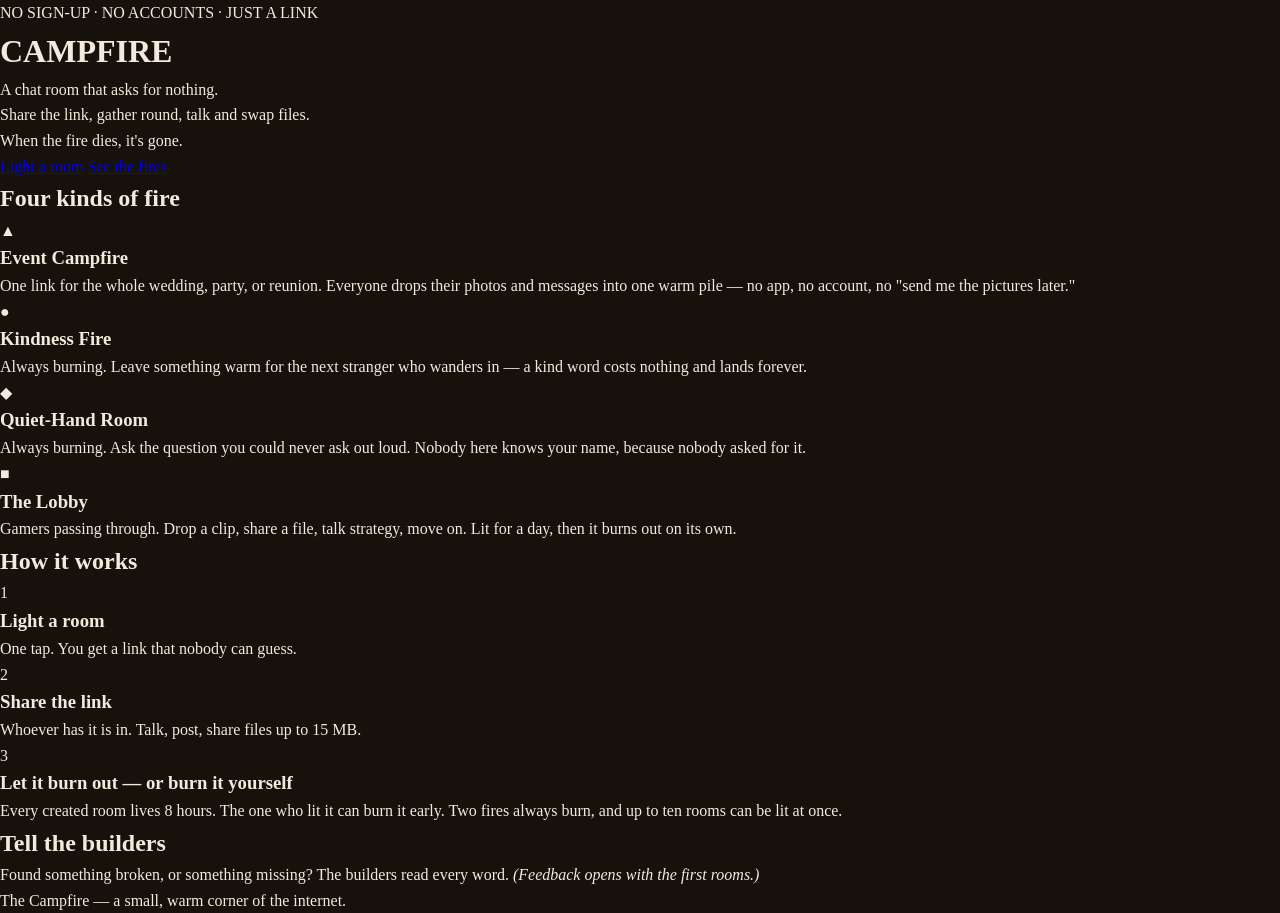
==== index.html @ 651d1b16 "Flame cursor v4: event-driven positioning (no animation loop), JS-injected cursor hide, 90ms smoothi" ====
<!DOCTYPE html>
<html lang="en">
<head>
  <meta charset="UTF-8">
  <meta name="viewport" content="width=device-width, initial-scale=1.0">
  <title>The Campfire — a chat room that asks for nothing</title>
  <meta name="description" content="No sign-up. No accounts. Share a link, gather round, talk and swap files. When the fire dies, it's gone.">
  <link rel="stylesheet" href="style.css?v=5">
</head>
<body>

  <!-- ============ HERO ============ -->
  <header class="hero">
    <p class="kicker">NO SIGN-UP · NO ACCOUNTS · JUST A LINK</p>
    <h1 class="wordmark">CAMPFIRE</h1>
    <p class="promise">
      A chat room that asks for nothing.<br>
      Share the link, gather round, talk and swap files.<br>
      When the fire dies, it's gone.
    </p>
    <p class="hero-actions">
      <a class="btn" href="create.html">Light a room</a>
      <a class="btn btn-quiet" href="#rooms">See the fires</a>
    </p>
  </header>

  <!-- ============ THE FOUR FIRES ============ -->
  <main>
    <section class="fires" id="rooms">
      <h2>Four kinds of fire</h2>
      <div class="cards">

        <article class="card">
          <div class="glyph">&#9650;</div>
          <h3>Event Campfire</h3>
          <p>One link for the whole wedding, party, or reunion. Everyone drops
             their photos and messages into one warm pile — no app, no account,
             no "send me the pictures later."</p>
        </article>

        <article class="card">
          <div class="glyph">&#9679;</div>
          <h3>Kindness Fire</h3>
          <p>Always burning. Leave something warm for the next stranger who
             wanders in — a kind word costs nothing and lands forever.</p>
        </article>

        <article class="card">
          <div class="glyph">&#9670;</div>
          <h3>Quiet-Hand Room</h3>
          <p>Always burning. Ask the question you could never ask out loud.
             Nobody here knows your name, because nobody asked for it.</p>
        </article>

        <article class="card">
          <div class="glyph">&#9632;</div>
          <h3>The Lobby</h3>
          <p>Gamers passing through. Drop a clip, share a file, talk strategy,
             move on. Lit for a day, then it burns out on its own.</p>
        </article>

      </div>
    </section>

    <!-- ============ HOW IT WORKS ============ -->
    <section class="how" id="how">
      <h2>How it works</h2>
      <ol class="steps">
        <li>
          <span class="step-num">1</span>
          <div>
            <h3>Light a room</h3>
            <p>One tap. You get a link that nobody can guess.</p>
          </div>
        </li>
        <li>
          <span class="step-num">2</span>
          <div>
            <h3>Share the link</h3>
            <p>Whoever has it is in. Talk, post, share files up to 15 MB.</p>
          </div>
        </li>
        <li>
          <span class="step-num">3</span>
          <div>
            <h3>Let it burn out — or burn it yourself</h3>
            <p>Every created room lives 8 hours. The one who lit it can burn
               it early. Two fires always burn, and up to ten rooms can be lit
               at once.</p>
          </div>
        </li>
      </ol>
    </section>

    <!-- ============ FEEDBACK ============ -->
    <section class="feedback">
      <h2>Tell the builders</h2>
      <p>Found something broken, or something missing? The builders read every
         word. <em>(Feedback opens with the first rooms.)</em></p>
    </section>
  </main>

  <footer>
    <p>The Campfire — a small, warm corner of the internet.</p>
  </footer>

  <script src="room.js?v=5"></script>
</body>
</html>
---- style.css ----
/* The Campfire — landing page
   Design language: warm dark, ember-lit. The opposite of a cold vault.
   One accent colour (ember), one soft text colour, generous space. */

:root {
  --bg: #17110c;          /* warm near-black, like a fire pit at night */
  --bg-card: #211810;
  --ember: #ff8c42;       /* the one accent: ember orange */
  --ember-soft: #ffb37a;
  --text: #f3e9dc;        /* warm off-white */
  --text-dim: #b8a893;
  --line: #3a2a1a;
}

* { margin: 0; padding: 0; box-sizing: border-box; }

html { scroll-behavior: smooth; }

body {
  background: var(--bg);
  color: var(--text);
  font-family: Georgia, "Times New Roman", serif;
  line-height: 1.6;
  transition: opacity 0.18s ease;
}
body.leaving { opacity: 0; }

a { transition: color 0.2s ease; }
.btn { transition: background 0.2s ease, color 0.2s ease, border-color 0.2s ease; }

/* Respect people who ask their device for less motion. */
@media (prefers-reduced-motion: reduce) {
  body { animation: none; transition: none; }
  html { scroll-behavior: auto; }
}

/* ---------- The flame cursor ---------- */
html.has-flame-cursor, html.has-flame-cursor * { cursor: none !important; }

.flame-cursor {
  position: fixed;
  top: 0; left: 0;
  width: 26px; height: 26px;
  pointer-events: none;
  z-index: 9999;
  opacity: 0;                  /* invisible until the hand first moves */
  will-change: transform;
  transition: transform 0.09s linear;   /* smooths the steps between pointer events */
}
.flame-cursor.lit { opacity: 1; }

.flame-inner {
  position: absolute; inset: 0;
  transform-origin: 50% 92%;   /* the flare grows from the flame's base */
  transition: transform 0.18s ease;
}
.flame-cursor.hot .flame-inner { transform: scale(1.5); }

.flame-glow {
  position: absolute; inset: -16px;
  background: radial-gradient(circle, rgba(255, 140, 66, 0.5) 0%, transparent 65%);
  border-radius: 50%;
  animation: glowPulse 0.9s ease-in-out infinite alternate;
}

.flame-core {
  position: absolute; inset: 0;
  background: linear-gradient(to top, #ff5e3a 0%, #ff8c42 45%, #ffc46b 75%, #fff3c4 100%);
  border-radius: 50% 50% 50% 50% / 62% 62% 38% 38%;
  transform-origin: 50% 92%;
  animation: flick 0.32s ease-in-out infinite alternate;
}

/* The flicker: stretch, sway, and dim — fire never sits still. */
@keyframes flick {
  from { transform: scale(1, 1) skewX(-2deg);        filter: brightness(0.85); }
  to   { transform: scale(0.94, 1.13) skewX(2.5deg);  filter: brightness(1.15); }
}

@keyframes glowPulse {
  from { opacity: 0.45; }
  to   { opacity: 0.95; }
}

/* Over something clickable: the fire finds fuel. */
.flame-cursor.hot .flame-core { animation-duration: 0.16s; }
.flame-cursor.hot .flame-glow { animation-duration: 0.45s; }
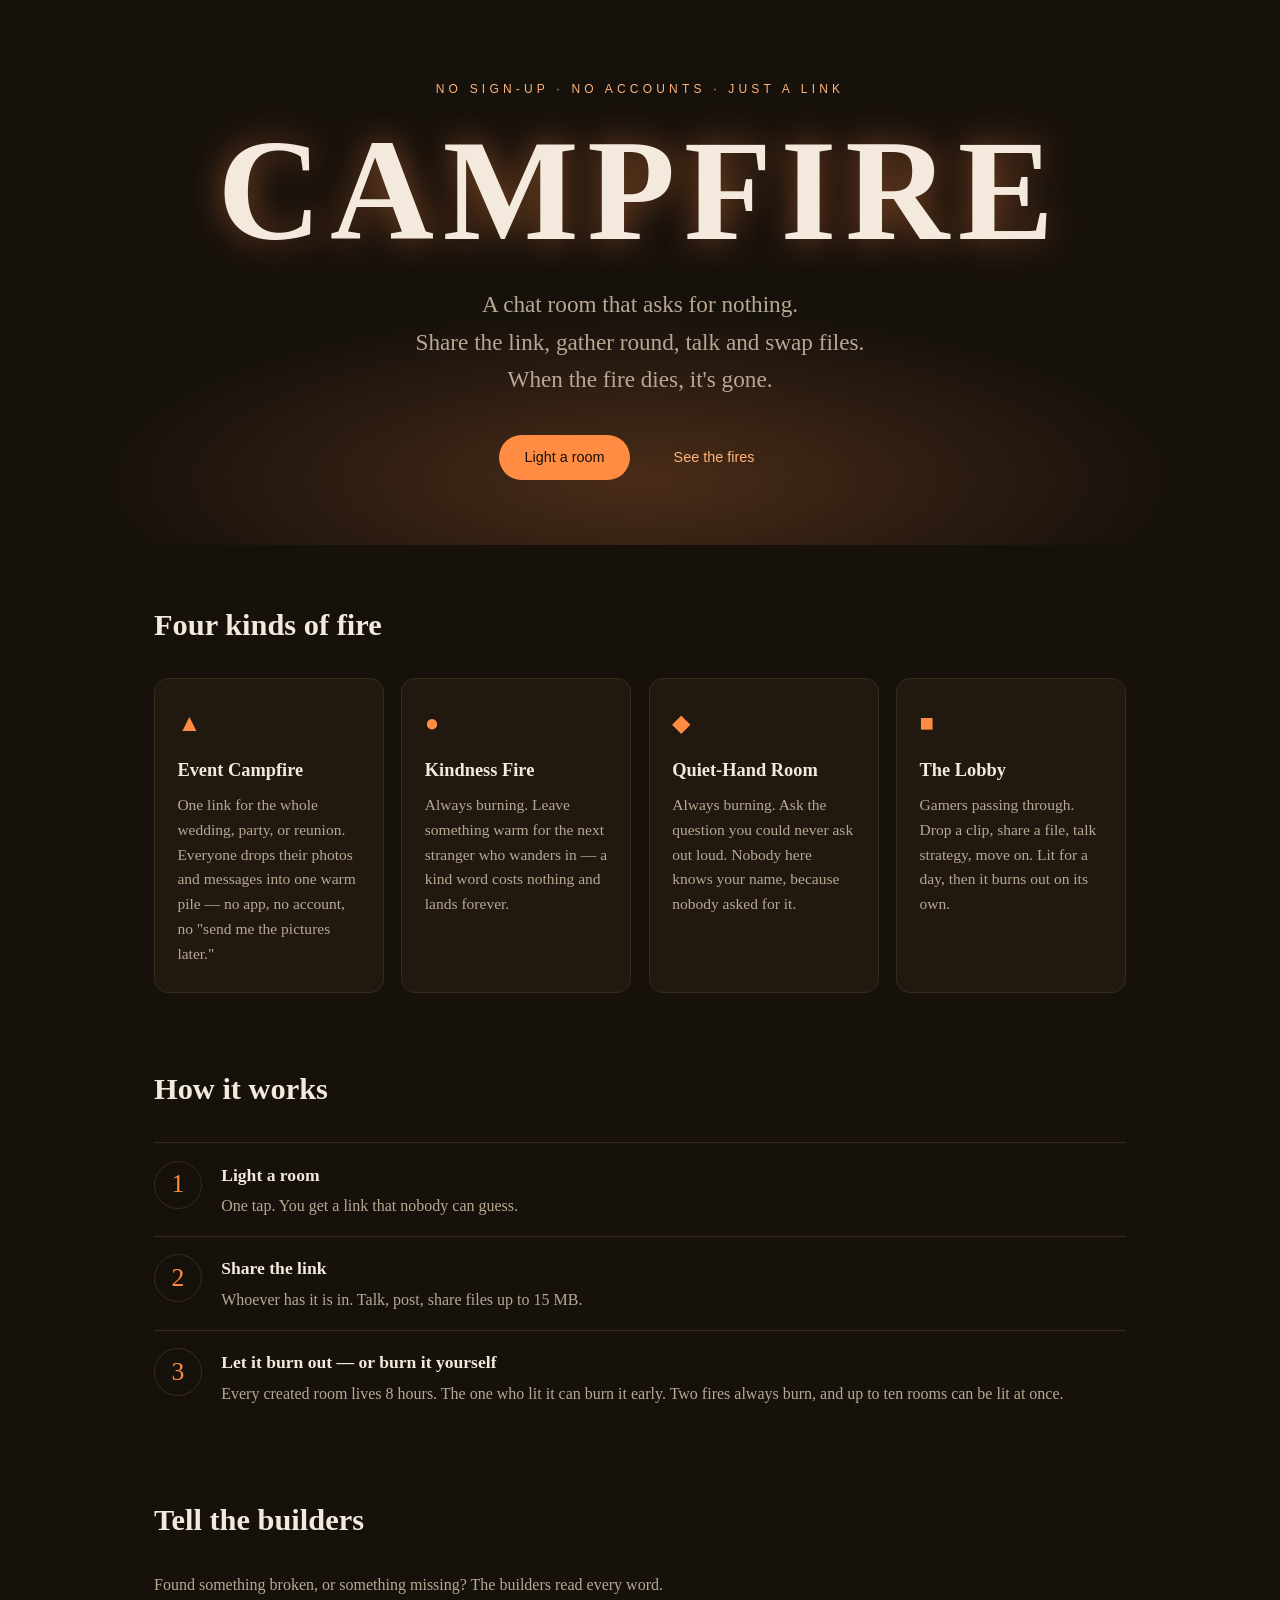
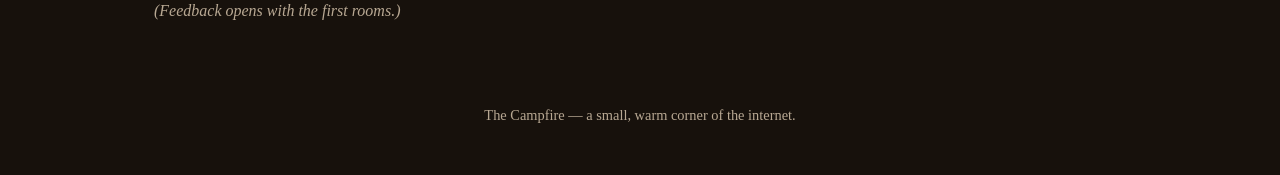
==== commit d909ac24: "Restore landing layout CSS lost during flame-cursor pushes (recovered from 5ebd51b, merged with flam" ====
--- a/index.html
+++ b/index.html
@@ -5,7 +5,7 @@
   <meta name="viewport" content="width=device-width, initial-scale=1.0">
   <title>The Campfire — a chat room that asks for nothing</title>
   <meta name="description" content="No sign-up. No accounts. Share a link, gather round, talk and swap files. When the fire dies, it's gone.">
-  <link rel="stylesheet" href="style.css?v=5">
+  <link rel="stylesheet" href="style.css?v=6">
 </head>
 <body>
 
--- a/style.css
+++ b/style.css
@@ -32,6 +32,119 @@
 @media (prefers-reduced-motion: reduce) {
   body { animation: none; transition: none; }
   html { scroll-behavior: auto; }
+}
+
+/* ---------- Hero ---------- */
+.hero {
+  text-align: center;
+  padding: 5rem 1.5rem 4rem;
+  background: radial-gradient(ellipse 60% 45% at 50% 88%, rgba(255, 140, 66, 0.22), transparent 70%);
+}
+
+.kicker {
+  font-family: Verdana, Geneva, sans-serif;
+  font-size: 0.75rem;
+  letter-spacing: 0.35em;
+  color: var(--ember-soft);
+}
+
+.wordmark {
+  font-size: clamp(3.2rem, 13vw, 9rem);
+  letter-spacing: 0.06em;
+  line-height: 1.05;
+  color: var(--text);
+  text-shadow: 0 0 34px rgba(255, 140, 66, 0.45);
+  margin: 1rem 0 1.25rem;
+}
+
+.promise {
+  font-size: clamp(1.1rem, 2.6vw, 1.45rem);
+  color: var(--text-dim);
+}
+
+.hero-actions { margin-top: 2.25rem; }
+
+.btn {
+  display: inline-block;
+  font-family: Verdana, Geneva, sans-serif;
+  font-size: 0.9rem;
+  text-decoration: none;
+  color: #17110c;
+  background: var(--ember);
+  padding: 0.7rem 1.6rem;
+  border-radius: 999px;
+  margin: 0 0.4rem;
+}
+.btn-quiet {
+  background: transparent;
+  color: var(--ember-soft);
+  border: 1px solid var(--line);
+}
+
+/* ---------- Sections ---------- */
+main { max-width: 1020px; margin: 0 auto; padding: 0 1.5rem; }
+section { padding: 3.5rem 0 1rem; }
+
+h2 {
+  font-size: 1.9rem;
+  margin-bottom: 1.75rem;
+  color: var(--text);
+}
+
+/* ---------- Four fires: cards ---------- */
+.cards {
+  display: grid;
+  grid-template-columns: repeat(auto-fit, minmax(215px, 1fr));
+  gap: 1.1rem;
+}
+
+.card {
+  background: var(--bg-card);
+  border: 1px solid var(--line);
+  border-radius: 14px;
+  padding: 1.6rem 1.4rem;
+}
+
+.glyph {
+  font-size: 1.5rem;
+  color: var(--ember);
+  margin-bottom: 0.8rem;
+}
+
+.card h3 { font-size: 1.15rem; margin-bottom: 0.5rem; }
+.card p  { color: var(--text-dim); font-size: 0.97rem; }
+
+/* ---------- How it works: numbered steps ---------- */
+.steps { list-style: none; }
+.steps li {
+  display: flex;
+  gap: 1.2rem;
+  align-items: flex-start;
+  padding: 1.1rem 0;
+  border-top: 1px solid var(--line);
+}
+
+.step-num {
+  font-size: 1.6rem;
+  color: var(--ember);
+  border: 1px solid var(--line);
+  border-radius: 50%;
+  width: 3rem; height: 3rem;
+  display: flex; align-items: center; justify-content: center;
+  flex-shrink: 0;
+}
+
+.steps h3 { font-size: 1.1rem; margin-bottom: 0.25rem; }
+.steps p  { color: var(--text-dim); }
+
+/* ---------- Feedback + footer ---------- */
+.feedback p { color: var(--text-dim); max-width: 34rem; }
+
+footer {
+  text-align: center;
+  color: var(--text-dim);
+  font-size: 0.9rem;
+  padding: 4rem 1.5rem 3rem;
 }
 
 /* ---------- The flame cursor ---------- */
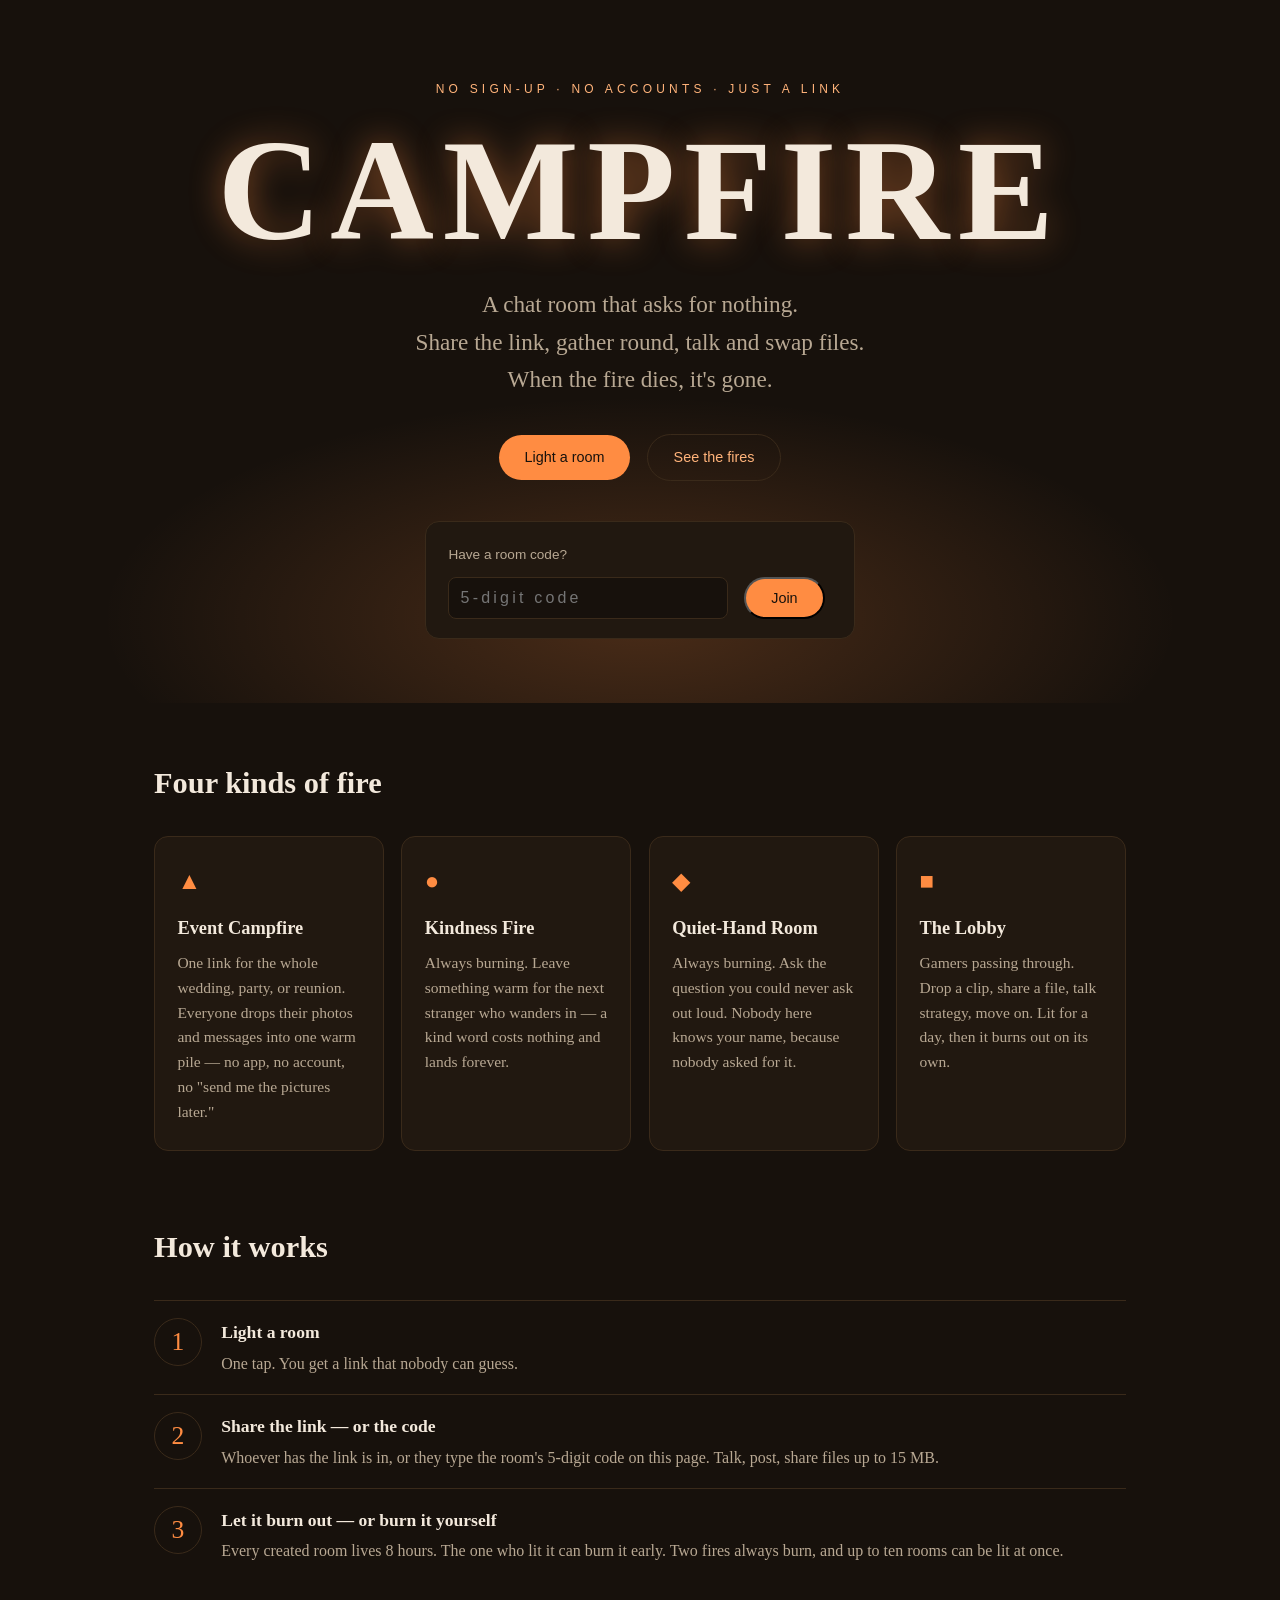
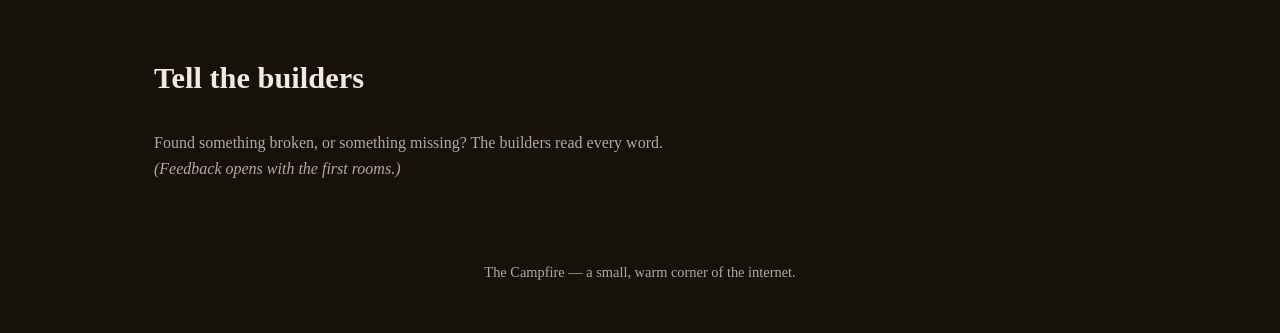
==== commit 6d4aabe8: "Founder's polish list: Enter-your-room button + 5-digit room code (create page), code chip + compact" ====
--- a/index.html
+++ b/index.html
@@ -5,7 +5,7 @@
   <meta name="viewport" content="width=device-width, initial-scale=1.0">
   <title>The Campfire — a chat room that asks for nothing</title>
   <meta name="description" content="No sign-up. No accounts. Share a link, gather round, talk and swap files. When the fire dies, it's gone.">
-  <link rel="stylesheet" href="style.css?v=6">
+  <link rel="stylesheet" href="style.css?v=8">
 </head>
 <body>
 
@@ -22,6 +22,16 @@
       <a class="btn" href="create.html">Light a room</a>
       <a class="btn btn-quiet" href="#rooms">See the fires</a>
     </p>
+
+    <form class="join-box" id="join-form">
+      <label for="join-code">Have a room code?</label>
+      <div class="join-row">
+        <input type="text" id="join-code" inputmode="numeric" autocomplete="off"
+               maxlength="5" placeholder="5-digit code">
+        <button type="submit" class="btn">Join</button>
+      </div>
+      <p class="join-note hidden" id="join-note">No room found with that code.</p>
+    </form>
   </header>
 
   <!-- ============ THE FOUR FIRES ============ -->
@@ -76,8 +86,9 @@
         <li>
           <span class="step-num">2</span>
           <div>
-            <h3>Share the link</h3>
-            <p>Whoever has it is in. Talk, post, share files up to 15 MB.</p>
+            <h3>Share the link — or the code</h3>
+            <p>Whoever has the link is in, or they type the room's 5-digit
+               code on this page. Talk, post, share files up to 15 MB.</p>
           </div>
         </li>
         <li>
@@ -104,6 +115,23 @@
     <p>The Campfire — a small, warm corner of the internet.</p>
   </footer>
 
-  <script src="room.js?v=5"></script>
+  <script src="room.js?v=6"></script>
+  <script>
+    // Join by room code. In this preview the home page can find rooms this
+    // browser created (they are remembered here); the server piece turns
+    // this same box into the front desk for everyone's codes.
+    document.getElementById('join-form').addEventListener('submit', function (e) {
+      e.preventDefault();
+      var code = document.getElementById('join-code').value.trim();
+      var note = document.getElementById('join-note');
+      var url = null;
+      try {
+        var reg = JSON.parse(localStorage.getItem('campfire-codes') || '{}');
+        url = reg[code] || null;
+      } catch (err) {}
+      if (url) { window.location.href = url; return; }
+      note.classList.remove('hidden');
+    });
+  </script>
 </body>
 </html>
--- a/style.css
+++ b/style.css
@@ -147,30 +147,62 @@
   padding: 4rem 1.5rem 3rem;
 }
 
+/* ---------- Join by code (home page) ---------- */
+.hidden { display: none; }
+
+.join-box {
+  max-width: 430px;
+  margin: 2.5rem auto 0;
+  background: var(--bg-card);
+  border: 1px solid var(--line);
+  border-radius: 14px;
+  padding: 1.2rem 1.4rem;
+  text-align: left;
+}
+.join-box label {
+  font-family: Verdana, Geneva, sans-serif;
+  font-size: 0.85rem;
+  color: var(--text-dim);
+}
+.join-row { display: flex; gap: 0.6rem; margin-top: 0.6rem; }
+.join-row input {
+  flex: 1; min-width: 0;
+  background: var(--bg);
+  color: var(--text);
+  border: 1px solid var(--line);
+  border-radius: 8px;
+  padding: 0.6rem 0.7rem;
+  font-size: 1rem;
+  letter-spacing: 0.2em;
+}
+.join-note { color: var(--ember-soft); font-size: 0.9rem; margin-top: 0.7rem; }
+
 /* ---------- The flame cursor ---------- */
 html.has-flame-cursor, html.has-flame-cursor * { cursor: none !important; }
 
 .flame-cursor {
   position: fixed;
   top: 0; left: 0;
-  width: 26px; height: 26px;
+  width: 19px; height: 19px;   /* the size of an ordinary cursor */
   pointer-events: none;
   z-index: 9999;
   opacity: 0;                  /* invisible until the hand first moves */
   will-change: transform;
-  transition: transform 0.09s linear;   /* smooths the steps between pointer events */
+  /* no transition here: the flame steps with the hand, never trails it */
 }
 .flame-cursor.lit { opacity: 1; }
 
 .flame-inner {
   position: absolute; inset: 0;
   transform-origin: 50% 92%;   /* the flare grows from the flame's base */
-  transition: transform 0.18s ease;
-}
-.flame-cursor.hot .flame-inner { transform: scale(1.5); }
+  transition: transform 0.18s ease, opacity 0.18s ease;
+}
+/* Over anything clickable: grow a little, and turn semi-transparent
+   so the words underneath stay readable through the flame. */
+.flame-cursor.hot .flame-inner { transform: scale(1.22); opacity: 0.55; }
 
 .flame-glow {
-  position: absolute; inset: -16px;
+  position: absolute; inset: -11px;
   background: radial-gradient(circle, rgba(255, 140, 66, 0.5) 0%, transparent 65%);
   border-radius: 50%;
   animation: glowPulse 0.9s ease-in-out infinite alternate;
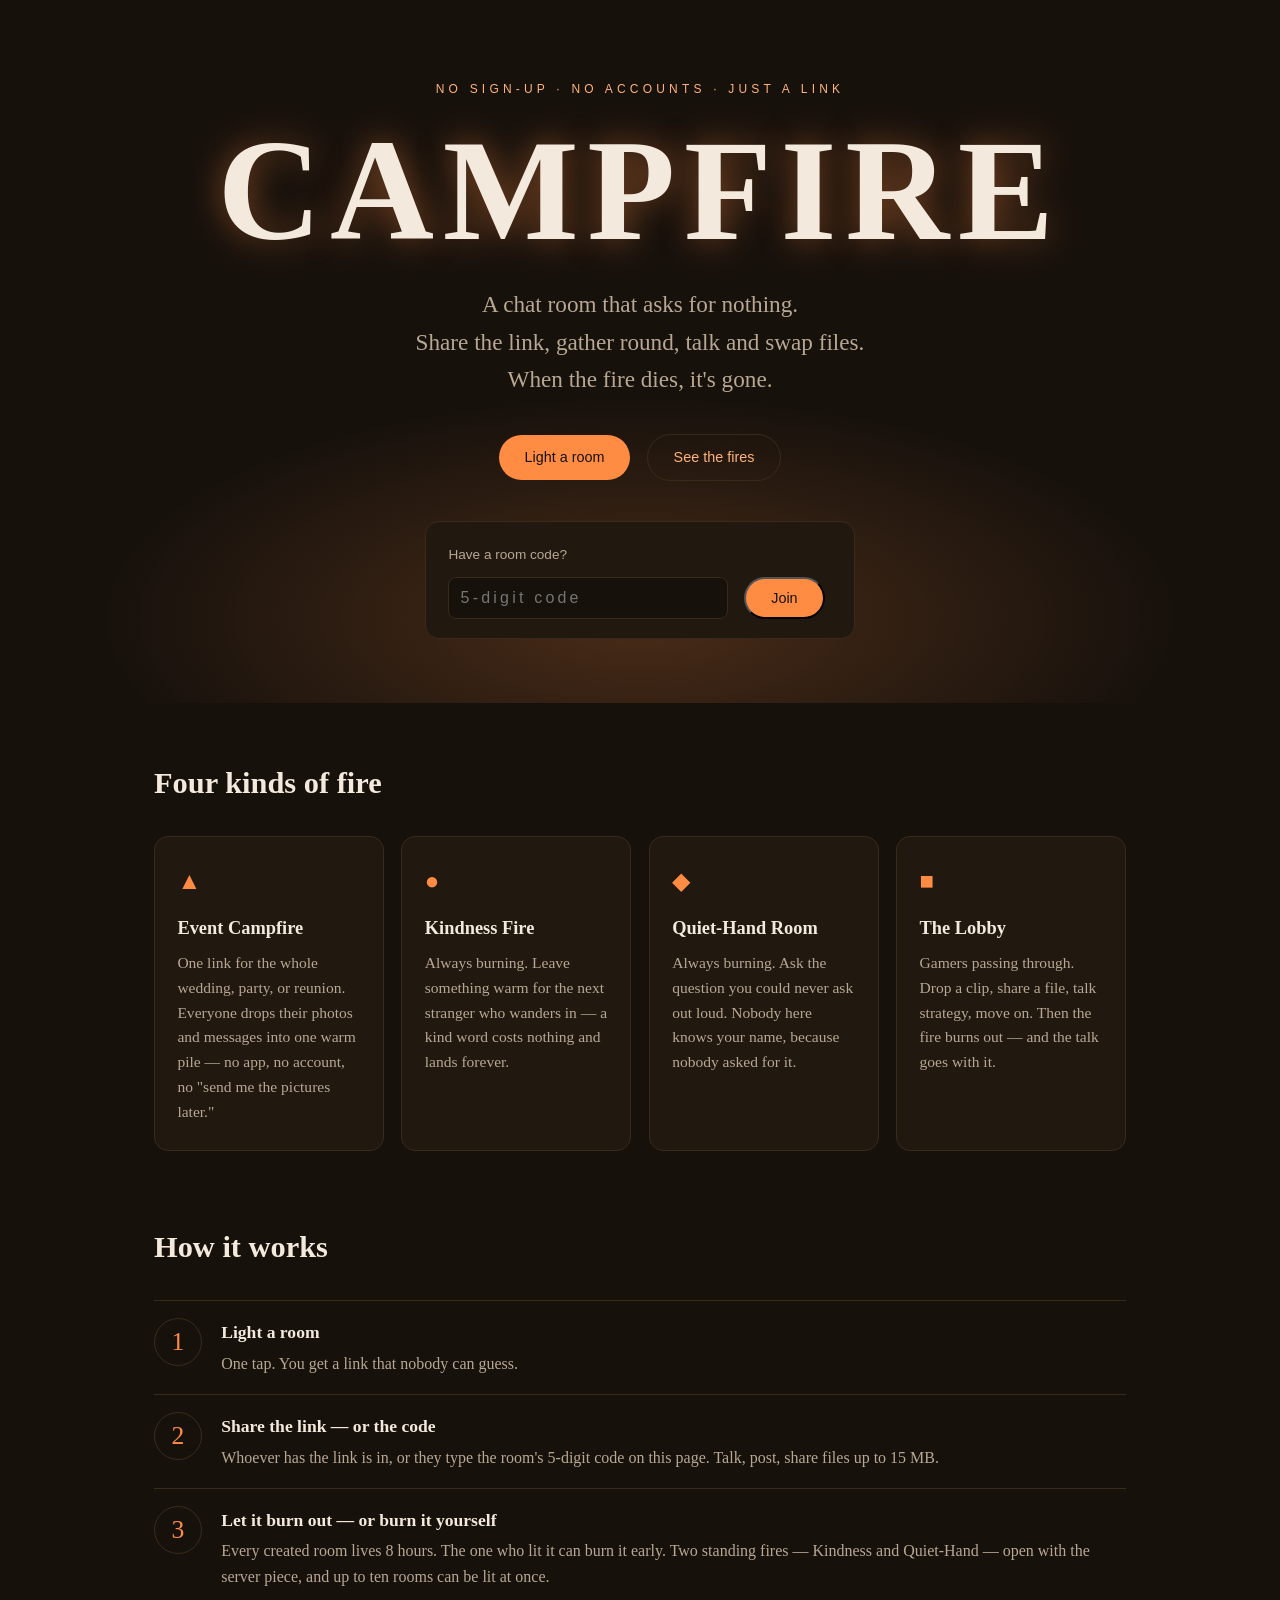
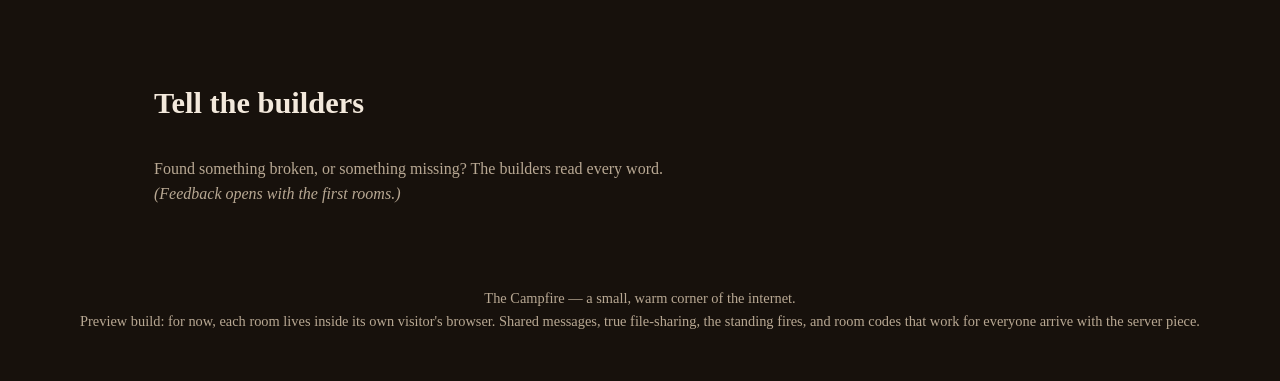
==== commit 53d0ebc3: "Copy-truth pass (founder's audit): Lobby card no longer claims 24h, step 3 ties standing fires to th" ====
--- a/index.html
+++ b/index.html
@@ -66,7 +66,7 @@
           <div class="glyph">&#9632;</div>
           <h3>The Lobby</h3>
           <p>Gamers passing through. Drop a clip, share a file, talk strategy,
-             move on. Lit for a day, then it burns out on its own.</p>
+             move on. Then the fire burns out — and the talk goes with it.</p>
         </article>
 
       </div>
@@ -96,8 +96,8 @@
           <div>
             <h3>Let it burn out — or burn it yourself</h3>
             <p>Every created room lives 8 hours. The one who lit it can burn
-               it early. Two fires always burn, and up to ten rooms can be lit
-               at once.</p>
+               it early. Two standing fires — Kindness and Quiet-Hand — open
+               with the server piece, and up to ten rooms can be lit at once.</p>
           </div>
         </li>
       </ol>
@@ -113,6 +113,9 @@
 
   <footer>
     <p>The Campfire — a small, warm corner of the internet.</p>
+    <p>Preview build: for now, each room lives inside its own visitor's
+       browser. Shared messages, true file-sharing, the standing fires, and
+       room codes that work for everyone arrive with the server piece.</p>
   </footer>
 
   <script src="room.js?v=6"></script>
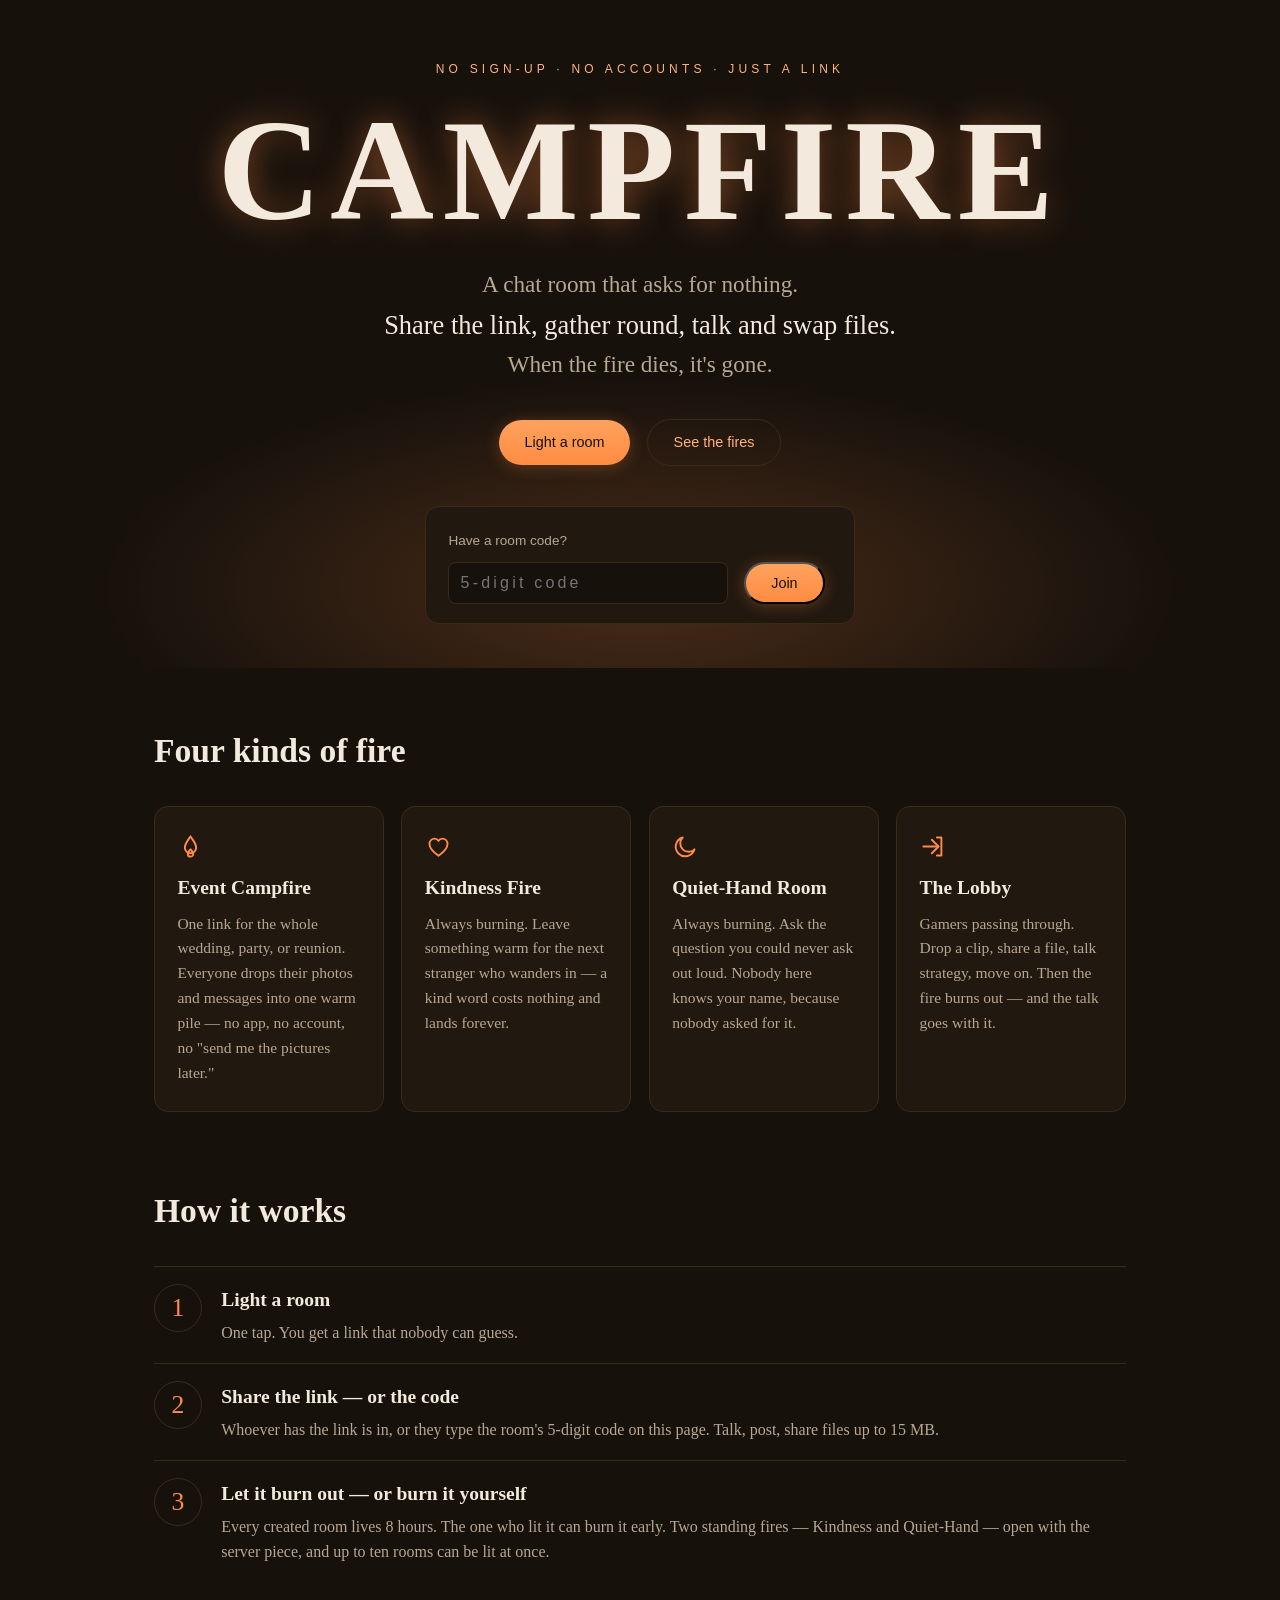
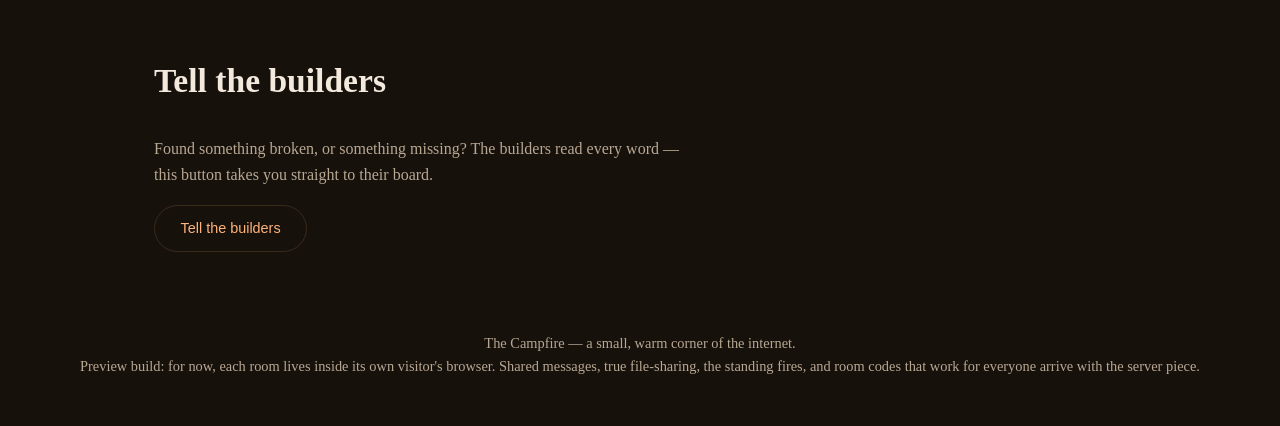
==== commit 4e5dfdf0: "Deep-audit fixes, both passes. Safety: save() can no longer kill the room (guarded, with an honest s" ====
--- a/index.html
+++ b/index.html
@@ -5,7 +5,13 @@
   <meta name="viewport" content="width=device-width, initial-scale=1.0">
   <title>The Campfire — a chat room that asks for nothing</title>
   <meta name="description" content="No sign-up. No accounts. Share a link, gather round, talk and swap files. When the fire dies, it's gone.">
-  <link rel="stylesheet" href="style.css?v=8">
+  <link rel="icon" href="data:image/svg+xml,<svg xmlns='http://www.w3.org/2000/svg' viewBox='0 0 100 100'><text y='.9em' font-size='90'>🔥</text></svg>">
+  <meta name="theme-color" content="#17110c">
+  <meta property="og:title" content="The Campfire — a chat room that asks for nothing">
+  <meta property="og:description" content="No sign-up. No accounts. Share a link, gather round, talk and swap files. When the fire dies, it's gone.">
+  <meta property="og:type" content="website">
+  <meta name="twitter:card" content="summary">
+  <link rel="stylesheet" href="style.css?v=10">
 </head>
 <body>
 
@@ -15,7 +21,7 @@
     <h1 class="wordmark">CAMPFIRE</h1>
     <p class="promise">
       A chat room that asks for nothing.<br>
-      Share the link, gather round, talk and swap files.<br>
+      <span class="promise-main">Share the link, gather round, talk and swap files.</span><br>
       When the fire dies, it's gone.
     </p>
     <p class="hero-actions">
@@ -41,7 +47,7 @@
       <div class="cards">
 
         <article class="card">
-          <div class="glyph">&#9650;</div>
+          <div class="glyph"><svg viewBox="0 0 24 24" fill="none" stroke="currentColor" stroke-width="1.7" stroke-linecap="round" stroke-linejoin="round" aria-hidden="true"><path d="M12 3c2 3.5 5 6 5 10a5 5 0 0 1-10 0c0-4 3-6.5 5-10z"/><path d="M12 21a2.4 2.4 0 0 1-2.4-2.4c0-1.6 1.2-2.7 2.4-4.1 1.2 1.4 2.4 2.5 2.4 4.1A2.4 2.4 0 0 1 12 21z"/></svg></div>
           <h3>Event Campfire</h3>
           <p>One link for the whole wedding, party, or reunion. Everyone drops
              their photos and messages into one warm pile — no app, no account,
@@ -49,21 +55,21 @@
         </article>
 
         <article class="card">
-          <div class="glyph">&#9679;</div>
+          <div class="glyph"><svg viewBox="0 0 24 24" fill="none" stroke="currentColor" stroke-width="1.7" stroke-linecap="round" stroke-linejoin="round" aria-hidden="true"><path d="M12 20.3C7 16.5 4 13.4 4 9.9 4 7.2 6 5 8.6 5c1.4 0 2.7.8 3.4 2 .7-1.2 2-2 3.4-2C18 5 20 7.2 20 9.9c0 3.5-3 6.6-8 10.4z"/></svg></div>
           <h3>Kindness Fire</h3>
           <p>Always burning. Leave something warm for the next stranger who
              wanders in — a kind word costs nothing and lands forever.</p>
         </article>
 
         <article class="card">
-          <div class="glyph">&#9670;</div>
+          <div class="glyph"><svg viewBox="0 0 24 24" fill="none" stroke="currentColor" stroke-width="1.7" stroke-linecap="round" stroke-linejoin="round" aria-hidden="true"><path d="M20 14.5A8.5 8.5 0 1 1 9.5 4a7 7 0 0 0 10.5 10.5z"/></svg></div>
           <h3>Quiet-Hand Room</h3>
           <p>Always burning. Ask the question you could never ask out loud.
              Nobody here knows your name, because nobody asked for it.</p>
         </article>
 
         <article class="card">
-          <div class="glyph">&#9632;</div>
+          <div class="glyph"><svg viewBox="0 0 24 24" fill="none" stroke="currentColor" stroke-width="1.7" stroke-linecap="round" stroke-linejoin="round" aria-hidden="true"><path d="M15 4h4v16h-4"/><path d="M3 12h12"/><path d="M10.5 6l6 6-6 6"/></svg></div>
           <h3>The Lobby</h3>
           <p>Gamers passing through. Drop a clip, share a file, talk strategy,
              move on. Then the fire burns out — and the talk goes with it.</p>
@@ -106,8 +112,9 @@
     <!-- ============ FEEDBACK ============ -->
     <section class="feedback">
       <h2>Tell the builders</h2>
-      <p>Found something broken, or something missing? The builders read every
-         word. <em>(Feedback opens with the first rooms.)</em></p>
+      <p>Found something broken, or something missing? The builders read
+         every word — this button takes you straight to their board.</p>
+      <p class="feedback-action"><a class="btn btn-quiet" href="https://github.com/mohame67tech/campfire/issues" target="_blank" rel="noopener">Tell the builders</a></p>
     </section>
   </main>
 
--- a/style.css
+++ b/style.css
@@ -37,7 +37,7 @@
 /* ---------- Hero ---------- */
 .hero {
   text-align: center;
-  padding: 5rem 1.5rem 4rem;
+  padding: 3.75rem 1.5rem 2.75rem;
   background: radial-gradient(ellipse 60% 45% at 50% 88%, rgba(255, 140, 66, 0.22), transparent 70%);
 }
 
@@ -60,6 +60,11 @@
 .promise {
   font-size: clamp(1.1rem, 2.6vw, 1.45rem);
   color: var(--text-dim);
+}
+/* The one line that explains the whole product gets the light. */
+.promise-main {
+  color: var(--text);
+  font-size: 1.14em;
 }
 
 .hero-actions { margin-top: 2.25rem; }
@@ -70,7 +75,8 @@
   font-size: 0.9rem;
   text-decoration: none;
   color: #17110c;
-  background: var(--ember);
+  background: linear-gradient(180deg, #ffa25e, var(--ember));
+  box-shadow: 0 2px 16px rgba(255, 140, 66, 0.28);
   padding: 0.7rem 1.6rem;
   border-radius: 999px;
   margin: 0 0.4rem;
@@ -79,6 +85,12 @@
   background: transparent;
   color: var(--ember-soft);
   border: 1px solid var(--line);
+  box-shadow: none;
+}
+/* Hover life, only where a hand can hover (touch gets tap paths instead). */
+@media (hover: hover) {
+  .btn:hover { filter: brightness(1.08); transform: translateY(-1px); }
+  .btn-quiet:hover { border-color: var(--ember); color: var(--text); filter: none; }
 }
 
 /* ---------- Sections ---------- */
@@ -86,7 +98,7 @@
 section { padding: 3.5rem 0 1rem; }
 
 h2 {
-  font-size: 1.9rem;
+  font-size: 2.1rem;
   margin-bottom: 1.75rem;
   color: var(--text);
 }
@@ -106,12 +118,12 @@
 }
 
 .glyph {
-  font-size: 1.5rem;
   color: var(--ember);
   margin-bottom: 0.8rem;
 }
-
-.card h3 { font-size: 1.15rem; margin-bottom: 0.5rem; }
+.glyph svg { width: 27px; height: 27px; display: block; }
+
+.card h3 { font-size: 1.22rem; font-weight: 700; margin-bottom: 0.5rem; }
 .card p  { color: var(--text-dim); font-size: 0.97rem; }
 
 /* ---------- How it works: numbered steps ---------- */
@@ -134,11 +146,13 @@
   flex-shrink: 0;
 }
 
-.steps h3 { font-size: 1.1rem; margin-bottom: 0.25rem; }
+.steps h3 { font-size: 1.22rem; font-weight: 700; margin-bottom: 0.25rem; }
 .steps p  { color: var(--text-dim); }
 
 /* ---------- Feedback + footer ---------- */
 .feedback p { color: var(--text-dim); max-width: 34rem; }
+.feedback-action { margin-top: 1.1rem; }
+.feedback-action .btn { margin: 0; }
 
 footer {
   text-align: center;
@@ -148,6 +162,7 @@
 }
 
 /* ---------- Join by code (home page) ---------- */
+.copyable { cursor: pointer; text-decoration: underline dotted; text-underline-offset: 3px; }
 .hidden { display: none; }
 
 .join-box {
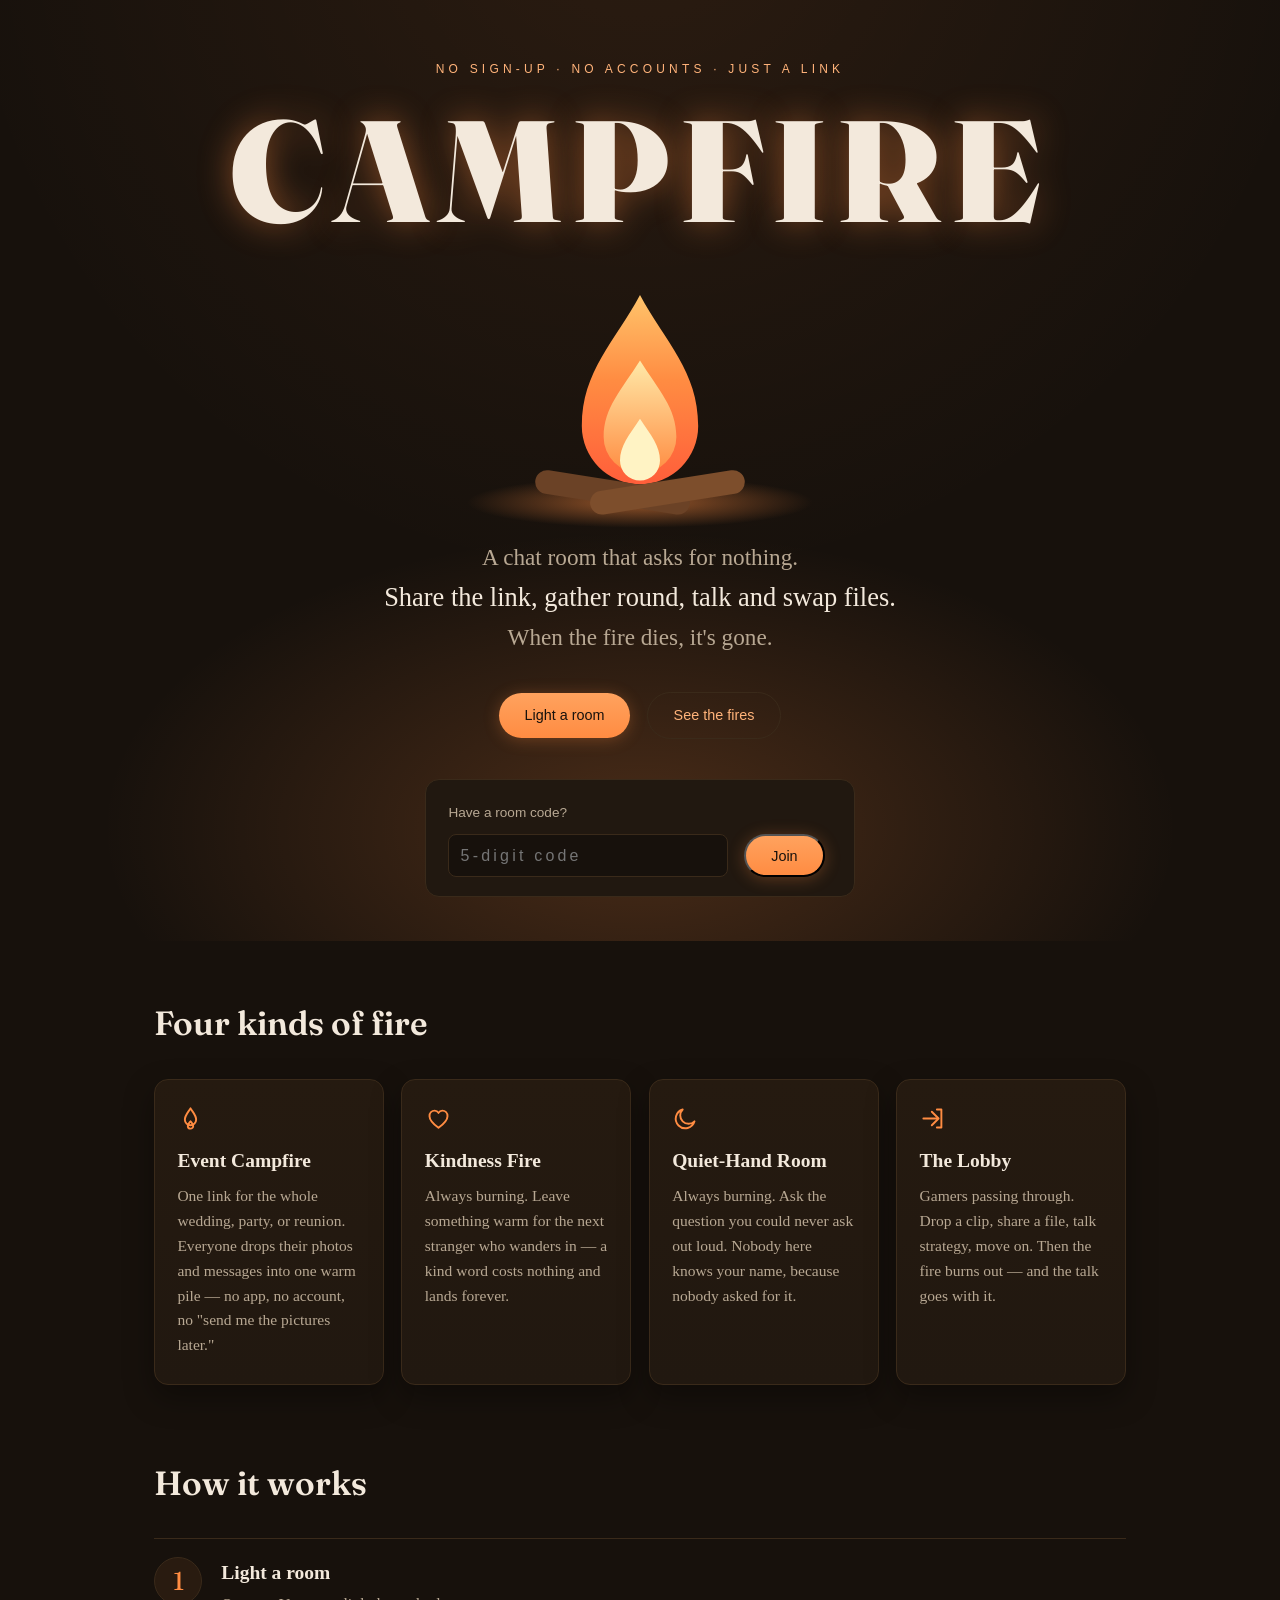
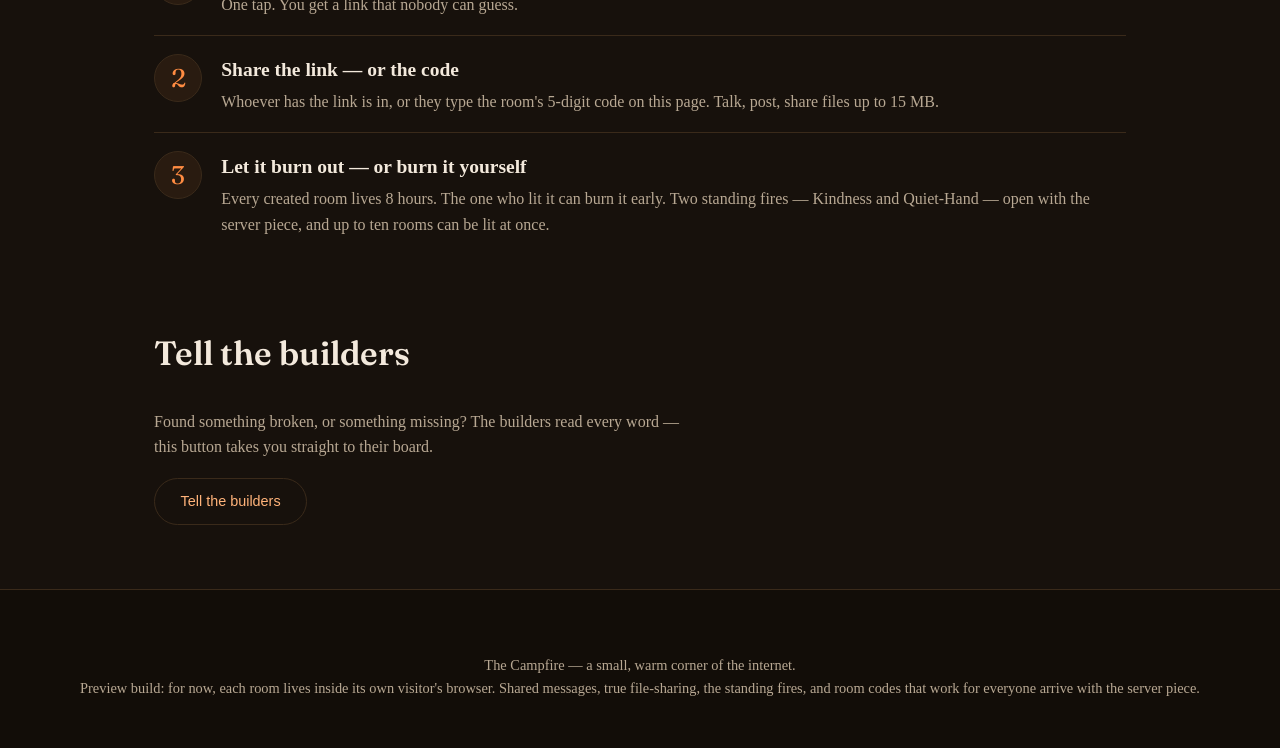
==== commit 078c1a5f: "The design layer (founder's direction: Warm fireside): Fraunces display type across the site, fireli" ====
--- a/index.html
+++ b/index.html
@@ -11,7 +11,10 @@
   <meta property="og:description" content="No sign-up. No accounts. Share a link, gather round, talk and swap files. When the fire dies, it's gone.">
   <meta property="og:type" content="website">
   <meta name="twitter:card" content="summary">
-  <link rel="stylesheet" href="style.css?v=10">
+  <link rel="preconnect" href="https://fonts.googleapis.com">
+  <link rel="preconnect" href="https://fonts.gstatic.com" crossorigin>
+  <link href="https://fonts.googleapis.com/css2?family=Fraunces:opsz,wght@9..144,600;9..144,900&display=swap" rel="stylesheet">
+  <link rel="stylesheet" href="style.css?v=11">
 </head>
 <body>
 
@@ -19,6 +22,40 @@
   <header class="hero">
     <p class="kicker">NO SIGN-UP · NO ACCOUNTS · JUST A LINK</p>
     <h1 class="wordmark">CAMPFIRE</h1>
+
+    <!-- The fire itself: a drawn campfire, flames swaying, embers rising.
+         Pure decoration (aria-hidden) — the site's hearth, not a control. -->
+    <div class="fire-scene" aria-hidden="true">
+      <svg class="fire-art" viewBox="0 0 220 150">
+        <defs>
+          <radialGradient id="glowGrad" cx="50%" cy="50%" r="50%">
+            <stop offset="0%" stop-color="#ff8c42" stop-opacity=".55"/>
+            <stop offset="100%" stop-color="#ff8c42" stop-opacity="0"/>
+          </radialGradient>
+          <linearGradient id="flameOuter" x1="0" y1="1" x2="0" y2="0">
+            <stop offset="0%" stop-color="#ff5e3a"/>
+            <stop offset="55%" stop-color="#ff8c42"/>
+            <stop offset="100%" stop-color="#ffc46b"/>
+          </linearGradient>
+          <linearGradient id="flameMid" x1="0" y1="1" x2="0" y2="0">
+            <stop offset="0%" stop-color="#ff8c42"/>
+            <stop offset="100%" stop-color="#ffe9a8"/>
+          </linearGradient>
+        </defs>
+        <ellipse cx="110" cy="130" rx="95" ry="14" fill="url(#glowGrad)"/>
+        <g class="flame-sway">
+          <path d="M110 16c14 26 32 42 32 72a32 32 0 0 1-64 0c0-30 18-46 32-72z" fill="url(#flameOuter)"/>
+          <path d="M110 52c10 16 20 26 20 42a20 20 0 0 1-40 0c0-16 10-26 20-42z" fill="url(#flameMid)"/>
+          <path d="M110 84c6 9 11 15 11 23a11 11 0 0 1-22 0c0-8 5-14 11-23z" fill="#fff3c4"/>
+        </g>
+        <rect x="52" y="118" width="86" height="13" rx="6.5" transform="rotate(9 95 124)" fill="#6b4226"/>
+        <rect x="82" y="118" width="86" height="13" rx="6.5" transform="rotate(-9 125 124)" fill="#7d4e2c"/>
+      </svg>
+      <span class="ember e1"></span><span class="ember e2"></span>
+      <span class="ember e3"></span><span class="ember e4"></span>
+      <span class="ember e5"></span><span class="ember e6"></span>
+      <span class="ember e7"></span><span class="ember e8"></span>
+    </div>
     <p class="promise">
       A chat room that asks for nothing.<br>
       <span class="promise-main">Share the link, gather round, talk and swap files.</span><br>
--- a/style.css
+++ b/style.css
@@ -10,6 +10,9 @@
   --text: #f3e9dc;        /* warm off-white */
   --text-dim: #b8a893;
   --line: #3a2a1a;
+  /* The display voice: a warm, soft serif with real character (Fraunces).
+     If the font ever fails to load, Georgia carries the part gracefully. */
+  --font-display: "Fraunces", Georgia, "Times New Roman", serif;
 }
 
 * { margin: 0; padding: 0; box-sizing: border-box; }
@@ -17,7 +20,10 @@
 html { scroll-behavior: smooth; }
 
 body {
-  background: var(--bg);
+  /* A faint firelight falls from the top of every page. */
+  background:
+    radial-gradient(ellipse 90% 50% at 50% -5%, rgba(255, 140, 66, 0.09), transparent 60%),
+    var(--bg);
   color: var(--text);
   font-family: Georgia, "Times New Roman", serif;
   line-height: 1.6;
@@ -49,6 +55,8 @@
 }
 
 .wordmark {
+  font-family: var(--font-display);
+  font-weight: 900;
   font-size: clamp(3.2rem, 13vw, 9rem);
   letter-spacing: 0.06em;
   line-height: 1.05;
@@ -98,6 +106,8 @@
 section { padding: 3.5rem 0 1rem; }
 
 h2 {
+  font-family: var(--font-display);
+  font-weight: 600;
   font-size: 2.1rem;
   margin-bottom: 1.75rem;
   color: var(--text);
@@ -111,10 +121,15 @@
 }
 
 .card {
-  background: var(--bg-card);
+  background: linear-gradient(180deg, #251a10, var(--bg-card));
   border: 1px solid var(--line);
   border-radius: 14px;
   padding: 1.6rem 1.4rem;
+  box-shadow: 0 12px 30px rgba(0, 0, 0, 0.35);
+  transition: transform 0.25s ease, border-color 0.25s ease;
+}
+@media (hover: hover) {
+  .card:hover { transform: translateY(-3px); border-color: rgba(255, 140, 66, 0.45); }
 }
 
 .glyph {
@@ -137,8 +152,10 @@
 }
 
 .step-num {
+  font-family: var(--font-display);
   font-size: 1.6rem;
   color: var(--ember);
+  background: rgba(255, 140, 66, 0.08);
   border: 1px solid var(--line);
   border-radius: 50%;
   width: 3rem; height: 3rem;
@@ -159,6 +176,9 @@
   color: var(--text-dim);
   font-size: 0.9rem;
   padding: 4rem 1.5rem 3rem;
+  background: #120d08;
+  border-top: 1px solid var(--line);
+  margin-top: 3rem;
 }
 
 /* ---------- Join by code (home page) ---------- */
@@ -245,3 +265,56 @@
 /* Over something clickable: the fire finds fuel. */
 .flame-cursor.hot .flame-core { animation-duration: 0.16s; }
 .flame-cursor.hot .flame-glow { animation-duration: 0.45s; }
+
+/* ---------- The fire itself (hero scene) ----------
+   A drawn campfire under the wordmark: layered flames that sway,
+   logs in front, and embers that rise and die. Pure CSS + inline SVG,
+   transform/opacity only — decoration that can never jank the page. */
+.fire-scene {
+  position: relative;
+  width: min(400px, 82vw);
+  margin: 0.25rem auto 0;
+}
+.fire-art { width: 100%; height: auto; display: block; }
+
+.flame-sway {
+  transform-box: fill-box;
+  transform-origin: 50% 100%;
+  animation: sway 2.6s ease-in-out infinite alternate;
+}
+@keyframes sway {
+  from { transform: rotate(-1.6deg) scaleY(1); }
+  to   { transform: rotate(1.8deg) scaleY(1.045); }
+}
+
+.ember {
+  position: absolute;
+  bottom: 34%;
+  width: 5px; height: 5px;
+  border-radius: 50%;
+  background: #ffb37a;
+  box-shadow: 0 0 8px 2px rgba(255, 140, 66, 0.55);
+  opacity: 0;
+  animation: rise-ember linear infinite;
+}
+.ember.e1 { left: 44%; animation-duration: 5.5s; animation-delay: 0s; }
+.ember.e2 { left: 52%; width: 3.5px; height: 3.5px; animation-duration: 7s; animation-delay: 1.2s; }
+.ember.e3 { left: 48%; animation-duration: 6.2s; animation-delay: 2.4s; }
+.ember.e4 { left: 57%; animation-duration: 8s; animation-delay: 0.6s; }
+.ember.e5 { left: 40%; width: 6px; height: 6px; animation-duration: 7.4s; animation-delay: 3.1s; }
+.ember.e6 { left: 50%; width: 3.5px; height: 3.5px; animation-duration: 5.8s; animation-delay: 4s; }
+.ember.e7 { left: 54%; animation-duration: 6.6s; animation-delay: 1.8s; }
+.ember.e8 { left: 46%; animation-duration: 7.8s; animation-delay: 2.9s; }
+
+@keyframes rise-ember {
+  0%   { transform: translate3d(0, 0, 0); opacity: 0; }
+  12%  { opacity: 0.95; }
+  55%  { transform: translate3d(6px, -64px, 0); }
+  100% { transform: translate3d(-4px, -128px, 0); opacity: 0; }
+}
+
+/* Calm-motion visitors get a still fire — lit, but not dancing. */
+@media (prefers-reduced-motion: reduce) {
+  .flame-sway { animation: none; }
+  .ember { display: none; }
+}
